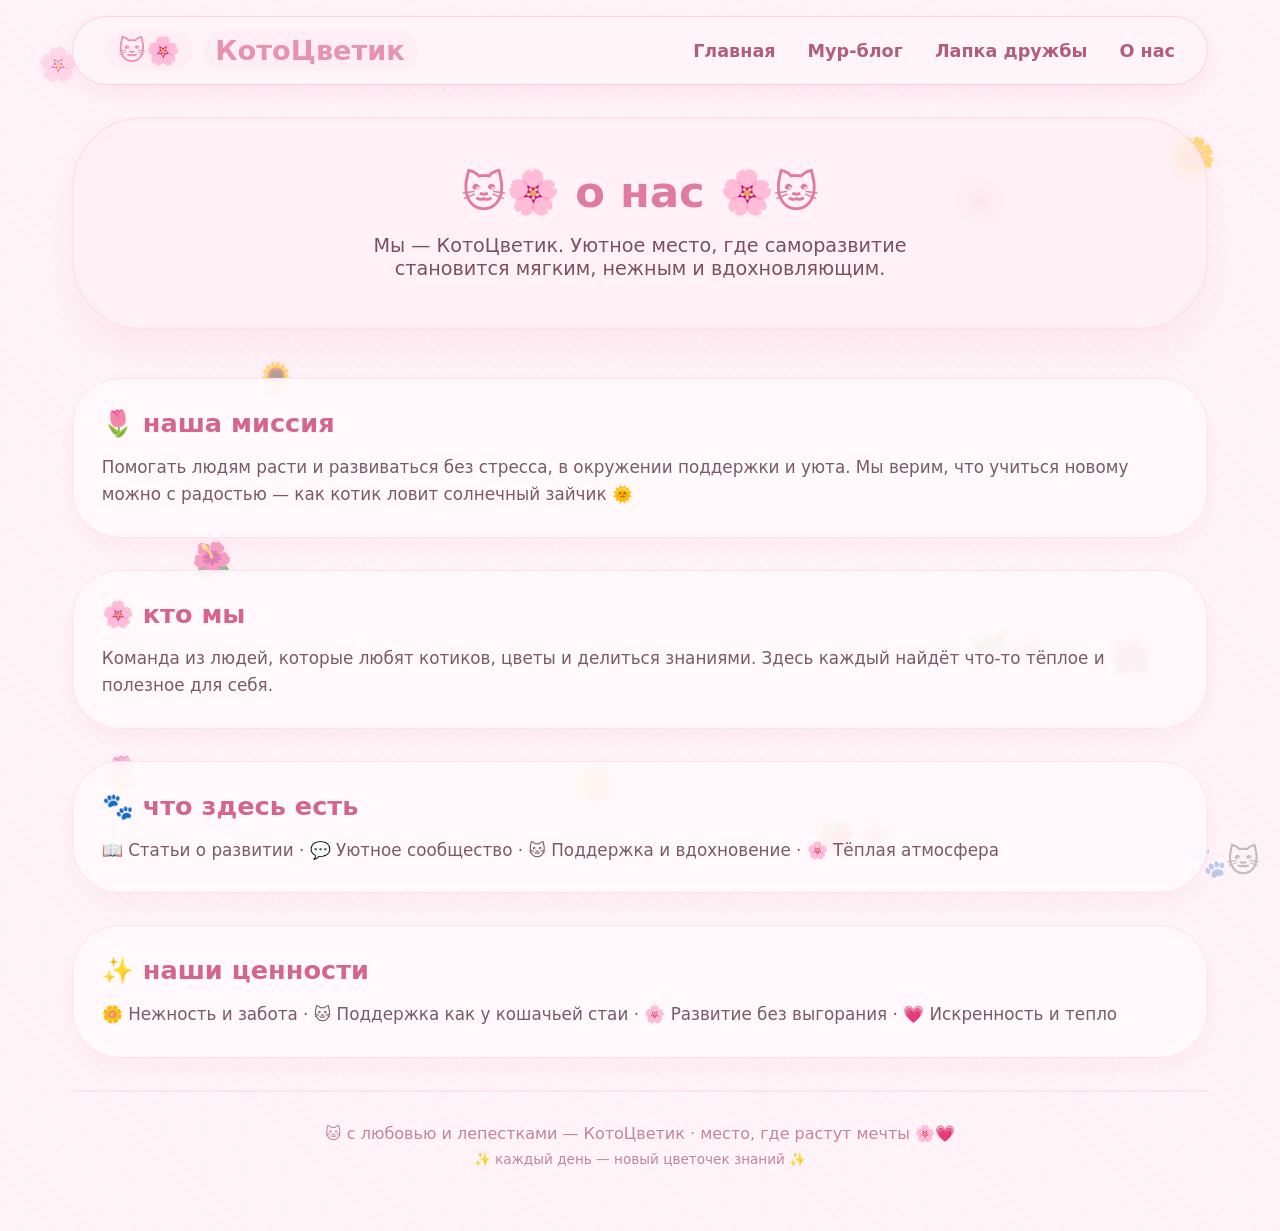
==== about.html @ 217aa795 "Add files via upload" ====
<!DOCTYPE html>
<html lang="ru">
<head>
    <meta charset="UTF-8">
    <meta name="viewport" content="width=device-width, initial-scale=1.0">
    <title>О нас — КотоЦветик</title>
    <style>
        * {
            margin: 0;
            padding: 0;
            box-sizing: border-box;
        }

        body {
            font-family: 'Segoe UI', 'Quicksand', system-ui, -apple-system, 'Poppins', sans-serif;
            background-color: #fff5f9;
            background-image: radial-gradient(circle at 10% 20%, rgba(255, 200, 220, 0.2) 2%, transparent 2.5%),
                              radial-gradient(circle at 80% 70%, rgba(255, 180, 210, 0.25) 1.8%, transparent 2.2%),
                              repeating-linear-gradient(45deg, rgba(255, 220, 240, 0.2) 0px, rgba(255, 220, 240, 0.2) 2px, transparent 2px, transparent 8px);
            background-size: 40px 40px, 35px 35px, auto;
            min-height: 100vh;
            color: #4a2e3a;
        }

        /* плавающие цветочки — медленные и нежные */
        .flower-bg {
            position: fixed;
            top: 0;
            left: 0;
            width: 100%;
            height: 100%;
            pointer-events: none;
            z-index: 0;
            overflow: hidden;
        }

        .flower {
            position: absolute;
            opacity: 0.5;
            animation: gentleFloat 22s infinite ease-in-out;
            font-size: 2rem;
            filter: drop-shadow(0 2px 6px rgba(255, 120, 160, 0.2));
        }

        @keyframes gentleFloat {
            0% {
                transform: translateY(0px) rotate(0deg);
                opacity: 0.4;
            }
            50% {
                transform: translateY(-18px) rotate(3deg);
                opacity: 0.7;
            }
            100% {
                transform: translateY(0px) rotate(0deg);
                opacity: 0.4;
            }
        }

        /* разная скорость для каждого цветка */
        .flower:nth-child(1) { animation-duration: 24s; }
        .flower:nth-child(2) { animation-duration: 28s; animation-delay: -3s; }
        .flower:nth-child(3) { animation-duration: 26s; animation-delay: -5s; }
        .flower:nth-child(4) { animation-duration: 30s; animation-delay: -2s; }
        .flower:nth-child(5) { animation-duration: 27s; animation-delay: -7s; }
        .flower:nth-child(6) { animation-duration: 32s; animation-delay: -4s; }
        .flower:nth-child(7) { animation-duration: 25s; animation-delay: -6s; }
        .flower:nth-child(8) { animation-duration: 29s; animation-delay: -8s; }
        .flower:nth-child(9) { animation-duration: 31s; animation-delay: -1s; }
        .flower:nth-child(10) { animation-duration: 33s; animation-delay: -9s; }

        /* кошачьи лапки следы */
        .paw-print {
            position: fixed;
            bottom: 20px;
            right: 20px;
            font-size: 2rem;
            opacity: 0.3;
            pointer-events: none;
            z-index: 1;
            animation: wiggle 4s infinite;
        }

        @keyframes wiggle {
            0%, 100% { transform: translateX(0px) rotate(0deg); }
            25% { transform: translateX(-4px) rotate(-4deg); }
            75% { transform: translateX(4px) rotate(4deg); }
        }

        .container {
            max-width: 1200px;
            margin: 0 auto;
            padding: 1rem 2rem 3rem;
            position: relative;
            z-index: 10;
        }

        header {
            display: flex;
            justify-content: space-between;
            align-items: center;
            flex-wrap: wrap;
            background: rgba(255, 245, 250, 0.85);
            backdrop-filter: blur(12px);
            border-radius: 60px;
            padding: 0.8rem 2rem;
            margin-bottom: 2rem;
            box-shadow: 0 8px 20px rgba(255, 140, 170, 0.15);
            border: 1px solid rgba(255, 200, 220, 0.8);
        }

        .logo {
            display: flex;
            align-items: center;
            gap: 0.6rem;
            font-size: 1.7rem;
            font-weight: bold;
            color: #e892b2;
        }

        .logo span {
            background: #ffeef4;
            padding: 0.3rem 0.8rem;
            border-radius: 40px;
        }

        nav ul {
            display: flex;
            gap: 2rem;
            list-style: none;
        }

        nav a {
            text-decoration: none;
            font-weight: 600;
            color: #b15e7c;
            transition: all 0.2s;
            font-size: 1.1rem;
            padding: 0.5rem 0;
        }

        nav a:hover {
            color: #ff88aa;
            transform: scale(1.05);
        }

        .hero {
            text-align: center;
            background: rgba(255, 240, 245, 0.8);
            backdrop-filter: blur(4px);
            border-radius: 70px;
            padding: 3rem 2rem;
            margin-bottom: 3rem;
            border: 2px solid #ffe2ed;
            box-shadow: 0 20px 35px rgba(255, 120, 160, 0.1);
        }

        .hero h1 {
            font-size: 2.7rem;
            color: #e07a9e;
            margin-bottom: 1rem;
        }

        .hero p {
            font-size: 1.2rem;
            max-width: 650px;
            margin: 0 auto;
            color: #7a4f62;
        }

        .cards-container {
            display: flex;
            flex-direction: column;
            gap: 2rem;
        }

        .card {
            background: rgba(255, 250, 252, 0.9);
            backdrop-filter: blur(2px);
            border-radius: 48px;
            padding: 1.8rem;
            transition: all 0.25s ease;
            border: 1px solid #ffe0ec;
            box-shadow: 0 10px 20px rgba(240, 128, 160, 0.08);
        }

        .card:hover {
            transform: translateY(-5px);
            background: white;
            border-color: #ffc0d0;
            box-shadow: 0 20px 30px rgba(255, 110, 150, 0.15);
        }

        .card h3 {
            color: #d4668a;
            font-size: 1.6rem;
            margin-bottom: 1rem;
        }

        .card p {
            color: #795a68;
            line-height: 1.6;
            font-size: 1.05rem;
        }

        footer {
            text-align: center;
            padding: 2rem 0 1rem;
            color: #c2849e;
            border-top: 2px solid #ffe2ef;
            margin-top: 2rem;
        }

        @media (max-width: 700px) {
            .container {
                padding: 0.8rem 1rem 2rem;
            }
            header {
                flex-direction: column;
                gap: 0.8rem;
                border-radius: 40px;
            }
            nav ul {
                gap: 1.2rem;
                flex-wrap: wrap;
                justify-content: center;
            }
            .hero h1 {
                font-size: 2rem;
            }
        }
    </style>
</head>
<body>

    <!-- цветочки на фоне — медленно плавают -->
    <div class="flower-bg">
        <div class="flower" style="top: 5%; left: 3%;">🌸</div>
        <div class="flower" style="top: 15%; right: 5%; font-size: 2.3rem;">🌼</div>
        <div class="flower" style="bottom: 12%; left: 8%;">🌷</div>
        <div class="flower" style="bottom: 25%; right: 10%;">🌺</div>
        <div class="flower" style="top: 40%; left: 20%;">🌻</div>
        <div class="flower" style="top: 70%; right: 18%;">🌿🌸</div>
        <div class="flower" style="bottom: 5%; right: 30%;">🍓🌸</div>
        <div class="flower" style="top: 85%; left: 45%;">🌼</div>
        <div class="flower" style="top: 20%; left: 75%;">🌸</div>
        <div class="flower" style="top: 60%; left: 15%;">🌺</div>
    </div>

    <div class="paw-print">🐾🐱</div>

    <div class="container">
        <header>
            <div class="logo">
                <span>🐱🌸</span>
                <span>КотоЦветик</span>
            </div>
            <nav>
                <ul>
                    <li><a href="index.html">Главная</a></li>
                    <li><a href="blog.html">Мур-блог</a></li>
                    <li><a href="community.html">Лапка дружбы</a></li>
                    <li><a href="about.html">О нас</a></li>
                </ul>
            </nav>
        </header>

        <main>
            <div class="hero">
                <h1>🐱🌸 о нас 🌸🐱</h1>
                <p>Мы — КотоЦветик. Уютное место, где саморазвитие становится мягким, нежным и вдохновляющим.</p>
            </div>

            <div class="cards-container">
                <div class="card">
                    <h3>🌷 наша миссия</h3>
                    <p>Помогать людям расти и развиваться без стресса, в окружении поддержки и уюта. Мы верим, что учиться новому можно с радостью — как котик ловит солнечный зайчик 🌞</p>
                </div>

                <div class="card">
                    <h3>🌸 кто мы</h3>
                    <p>Команда из людей, которые любят котиков, цветы и делиться знаниями. Здесь каждый найдёт что-то тёплое и полезное для себя.</p>
                </div>

                <div class="card">
                    <h3>🐾 что здесь есть</h3>
                    <p>📖 Статьи о развитии · 💬 Уютное сообщество · 🐱 Поддержка и вдохновение · 🌸 Тёплая атмосфера</p>
                </div>

                <div class="card">
                    <h3>✨ наши ценности</h3>
                    <p>🌼 Нежность и забота · 🐱 Поддержка как у кошачьей стаи · 🌸 Развитие без выгорания · 💗 Искренность и тепло</p>
                </div>
            </div>
        </main>

        <footer>
            <p>🐱 с любовью и лепестками — КотоЦветик · место, где растут мечты 🌸💗</p>
            <p style="font-size: 0.85rem; margin-top: 0.5rem;">✨ каждый день — новый цветочек знаний ✨</p>
        </footer>
    </div>
</body>
</html>
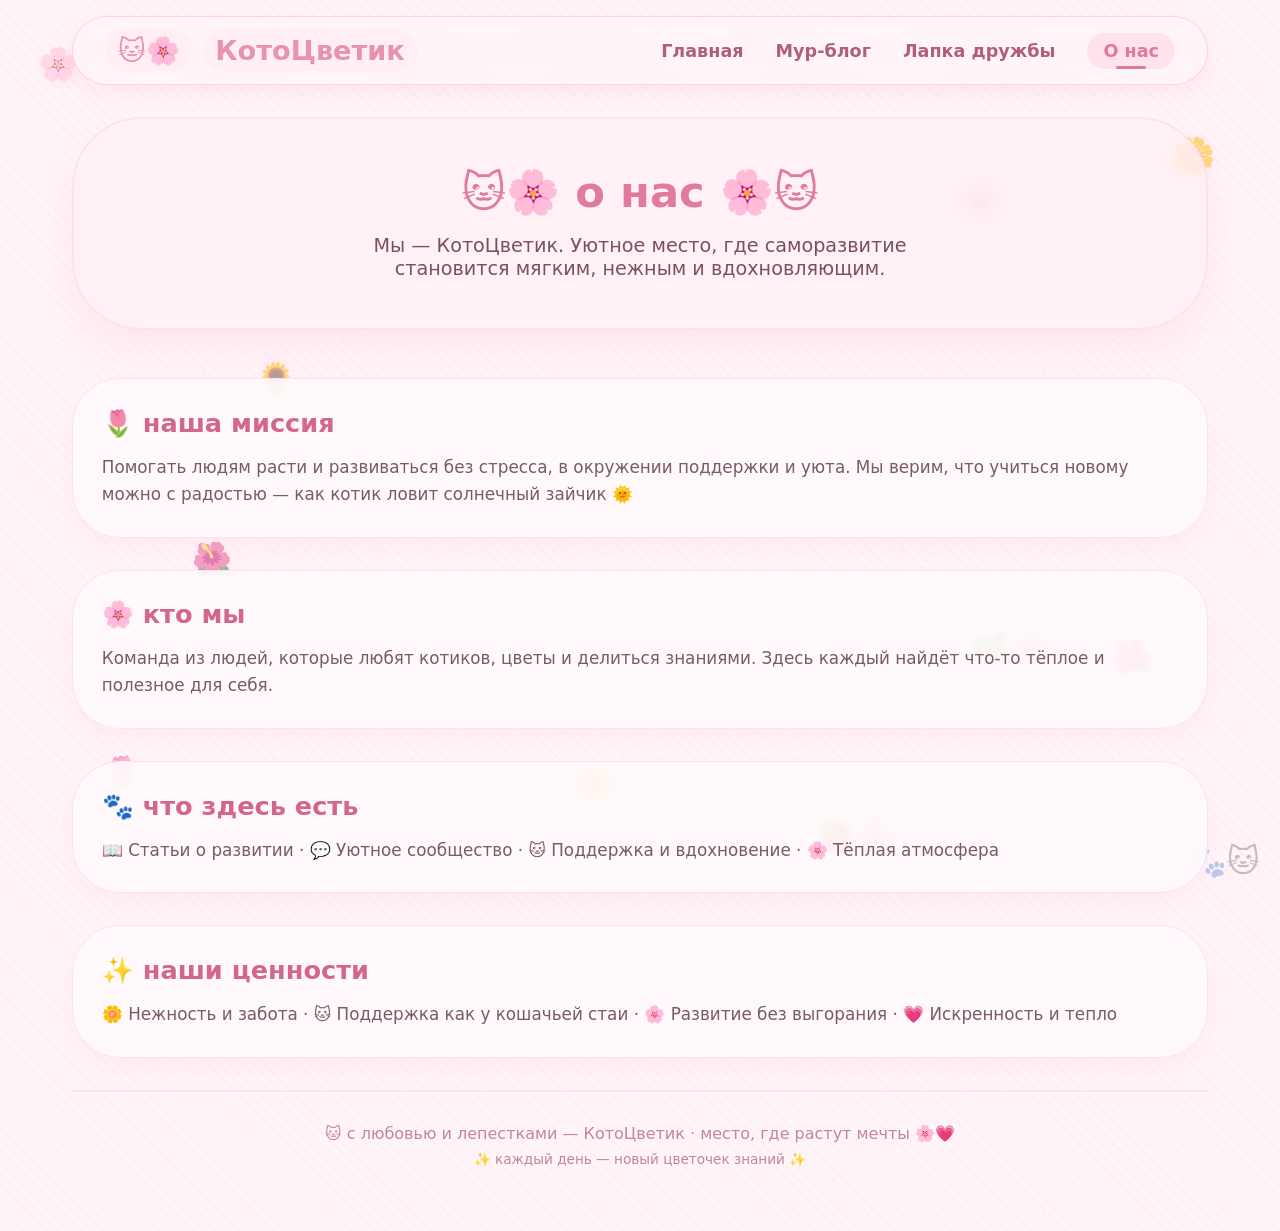
==== commit e2ab2f67: "Update about.html" ====
--- a/about.html
+++ b/about.html
@@ -144,6 +144,41 @@
             transform: scale(1.05);
         }
 
+        /* активная вкладка */
+        nav a.active {
+            color: #e07a9e;
+            background: rgba(255, 200, 220, 0.4);
+            border-radius: 40px;
+            padding: 0.5rem 1rem;
+            margin: -0.5rem 0;
+            position: relative;
+        }
+
+        nav a.active::after {
+            content: '';
+            position: absolute;
+            bottom: 0;
+            left: 50%;
+            transform: translateX(-50%);
+            width: 30px;
+            height: 3px;
+            background: #e07a9e;
+            border-radius: 3px;
+            animation: glowPulse 1.5s infinite;
+        }
+
+        @keyframes glowPulse {
+            0%, 100% {
+                opacity: 0.5;
+                width: 20px;
+            }
+            50% {
+                opacity: 1;
+                width: 35px;
+                box-shadow: 0 0 5px #ff99bb;
+            }
+        }
+
         .hero {
             text-align: center;
             background: rgba(255, 240, 245, 0.8);
@@ -227,6 +262,9 @@
             }
             .hero h1 {
                 font-size: 2rem;
+            }
+            nav a.active {
+                padding: 0.3rem 0.8rem;
             }
         }
     </style>
@@ -260,7 +298,7 @@
                     <li><a href="index.html">Главная</a></li>
                     <li><a href="blog.html">Мур-блог</a></li>
                     <li><a href="community.html">Лапка дружбы</a></li>
-                    <li><a href="about.html">О нас</a></li>
+                    <li><a href="about.html" class="active">О нас</a></li>
                 </ul>
             </nav>
         </header>
@@ -300,4 +338,4 @@
         </footer>
     </div>
 </body>
-</html>+</html>
